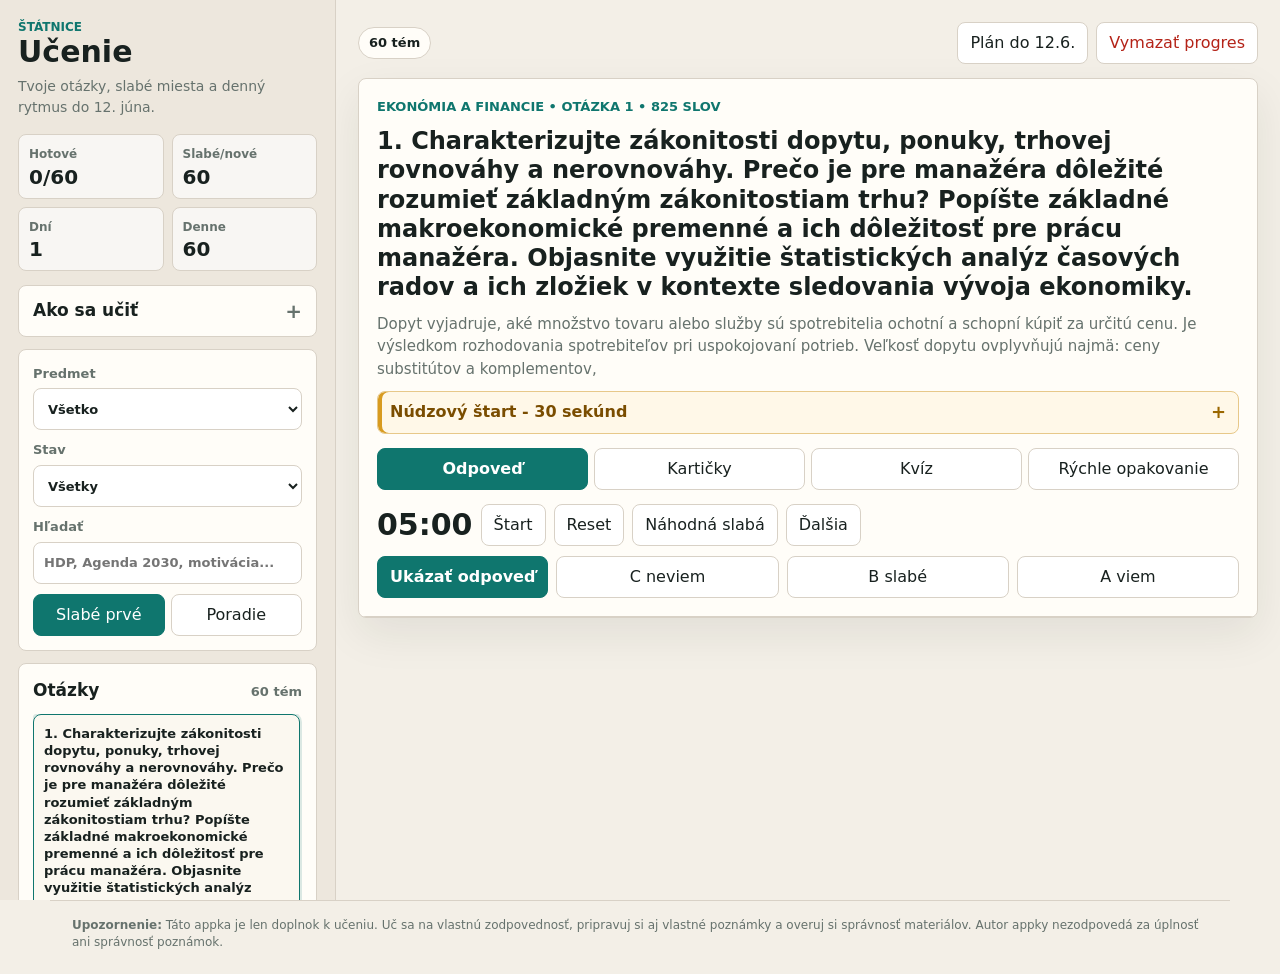
==== index.html @ 1f757715 "Add files via upload" ====
<!doctype html>
<html lang="sk">
<head>
  <meta charset="utf-8">
  <meta name="viewport" content="width=device-width, initial-scale=1, viewport-fit=cover">
  <meta name="theme-color" content="#f3efe7">
  <title>Štátnice učenie</title>
  <script>
    if (location.protocol === 'file:' && !location.pathname.endsWith('/offline.html')) {
      location.replace(`offline.html${location.search}`);
    }
  </script>
  <link rel="stylesheet" href="src/styles.css?v=18">
</head>
<body>
  <div id="app" class="app-shell" aria-live="polite">
    <aside class="sidebar">
      <header class="brand-block">
        <div class="brand-kicker">Štátnice</div>
        <h1>Učenie</h1>
        <p>Tvoje otázky, slabé miesta a denný rytmus do 12. júna.</p>
      </header>

      <section class="metric-grid" aria-label="Prehľad progresu">
        <div class="metric"><span>Hotové</span><strong id="metricDone">0/60</strong></div>
        <div class="metric"><span>Slabé/nové</span><strong id="metricWeak">60</strong></div>
        <div class="metric"><span>Dní</span><strong id="metricDays">0</strong></div>
        <div class="metric"><span>Denne</span><strong id="metricDaily">0</strong></div>
      </section>

      <details class="panel method-panel">
        <summary>Ako sa učiť</summary>
        <ol>
          <li><strong>Vyber si tému z otázok.</strong> Začni tou, ktorá je C, B alebo ešte neoznačená.</li>
          <li><strong>Zapni časovač a hovor nahlas.</strong> Skús 3 až 5 minút odpovedať bez pozerania.</li>
          <li><strong>Potom odkry odpoveď.</strong> Dopĺňaj len chýbajúce body.</li>
          <li><strong>Označ A/B/C.</strong> A = viem, B = slabé, C = neviem spustiť.</li>
          <li><strong>Priorita:</strong> C, potom B, potom nové, A iba krátko.</li>
          <li><strong>Minimum denne:</strong> 1 manažment, 1 ekonómia, 1 staršia otázka.</li>
        </ol>
        <figure class="method-guide">
          <a href="assets/images/app-functions-guide.png" target="_blank" rel="noopener">
            <img src="assets/images/app-functions-guide.png" alt="Prehľad funkcií appky Štátnice učenie">
          </a>
          <figcaption>Klikni pre väčší náhľad.</figcaption>
        </figure>
      </details>

      <section class="panel controls" aria-label="Filtre">
        <label>Predmet<select id="subjectFilter"></select></label>
        <label>Stav<select id="gradeFilter">
          <option value="all">Všetky</option>
          <option value="C">C - neviem</option>
          <option value="B">B - slabé</option>
          <option value="A">A - viem</option>
          <option value="none">Neoznačené</option>
        </select></label>
        <label>Hľadať<input id="searchInput" type="search" placeholder="HDP, Agenda 2030, motivácia..."></label>
        <div class="segmented" role="group" aria-label="Poradie tém">
          <button id="modeWeak" class="is-active" type="button">Slabé prvé</button>
          <button id="modeOrder" type="button">Poradie</button>
        </div>
      </section>

      <section class="panel topic-browser" aria-label="Zoznam otázok">
        <div class="browser-head">
          <h2>Otázky</h2>
          <p id="resultCount">0 tém</p>
        </div>
        <div id="topicList" class="topic-list"></div>
      </section>

      <section class="panel today-panel">
        <div class="panel-title-row">
          <div>
            <h2>Dnešný výber</h2>
            <p>Automatický mix slabých a nových otázok na krátke učenie.</p>
          </div>
          <button id="buildToday" type="button">Vybrať</button>
        </div>
        <div id="todayList" class="today-list"></div>
      </section>

    </aside>

    <main class="workspace">
      <nav class="topbar" aria-label="Akcie">
        <div>
          <span id="currentTopicCount" class="pill">60 tém</span>
          <span id="currentMedia" class="pill muted-pill"></span>
        </div>
        <div class="top-actions">
          <a class="button-link" href="plan.html">Plán do 12.6.</a>
          <button id="resetProgress" class="text-danger" type="button">Vymazať progres</button>
        </div>
      </nav>

      <section class="study-card">
        <header class="question-head">
          <div id="subjectLine" class="subject-line"></div>
          <h2 id="questionTitle"></h2>
          <p id="questionCue" class="cue"></p>
          <details id="emergencyStart" class="emergency-start">
            <summary>Núdzový štart - 30 sekúnd</summary>
            <div id="emergencyStartBody"></div>
          </details>

          <div class="study-mode" role="group" aria-label="Režim učenia">
            <button id="modeAnswer" class="is-active" data-study-mode="answer" type="button">Odpoveď</button>
            <button id="modeCards" data-study-mode="cards" type="button">Kartičky</button>
            <button id="modeQuiz" data-study-mode="quiz" type="button">Kvíz</button>
            <button id="modeReader" data-study-mode="reader" type="button">Rýchle opakovanie</button>
          </div>

          <div class="study-toolbar">
            <div class="timer" id="timer">05:00</div>
            <button id="timerToggle" type="button">Štart</button>
            <button id="timerReset" type="button">Reset</button>
            <button id="randomQuestion" type="button">Náhodná slabá</button>
            <button id="nextQuestion" type="button">Ďalšia</button>
          </div>

          <div class="answer-actions">
            <button id="toggleAnswer" class="primary-button" type="button">Ukázať odpoveď</button>
            <div class="grade-buttons" role="group" aria-label="Hodnotenie otázky">
              <button data-grade="C" type="button">C neviem</button>
              <button data-grade="B" type="button">B slabé</button>
              <button data-grade="A" type="button">A viem</button>
            </div>
          </div>
        </header>

        <article id="answer" class="answer"></article>
      </section>

    </main>
  </div>

  <footer class="app-footer global-footer">
    <p class="study-disclaimer"><strong>Upozornenie:</strong> Táto appka je len doplnok k učeniu. Uč sa na vlastnú zodpovednosť, pripravuj si aj vlastné poznámky a overuj si správnosť materiálov. Autor appky nezodpovedá za úplnosť ani správnosť poznámok.</p>
  </footer>

  <script src="src/app.js?v=18" defer></script>
</body>
</html>
---- src/styles.css ----
:root {
  color-scheme: light;
  --bg: #f3efe7;
  --panel: #fffdf8;
  --panel-strong: #ffffff;
  --ink: #18211f;
  --muted: #66726d;
  --line: #d8d1c6;
  --accent: #0f766e;
  --accent-dark: #0b5f59;
  --danger: #b42318;
  --warning: #9a6700;
  --success: #16703b;
  --shadow: 0 16px 44px rgba(24, 33, 31, 0.08);
}

* { box-sizing: border-box; }
html { scroll-behavior: smooth; }
body {
  margin: 0;
  background: var(--bg);
  color: var(--ink);
  font-family: Inter, ui-sans-serif, system-ui, -apple-system, BlinkMacSystemFont, "Segoe UI", sans-serif;
  line-height: 1.52;
  letter-spacing: 0;
}
button, input, select, textarea { font: inherit; }
button {
  min-height: 40px;
  border: 1px solid var(--line);
  border-radius: 8px;
  background: var(--panel-strong);
  color: var(--ink);
  padding: 8px 12px;
  cursor: pointer;
}
button:hover { border-color: #b9b0a3; }
button:active { transform: translateY(1px); }
a.button-link {
  min-height: 40px;
  display: inline-flex;
  align-items: center;
  justify-content: center;
  border: 1px solid var(--line);
  border-radius: 8px;
  background: var(--panel-strong);
  color: var(--ink);
  padding: 8px 12px;
  text-decoration: none;
  cursor: pointer;
}
a.button-link:hover { border-color: #b9b0a3; }
select, input {
  width: 100%;
  min-height: 42px;
  border: 1px solid var(--line);
  border-radius: 8px;
  background: var(--panel-strong);
  color: var(--ink);
  padding: 9px 10px;
}
textarea {
  width: 100%;
  min-height: 86px;
  border: 1px solid var(--line);
  border-radius: 8px;
  background: var(--panel-strong);
  color: var(--ink);
  padding: 9px 10px;
  resize: vertical;
}
label { display: grid; gap: 5px; color: var(--muted); font-size: 13px; font-weight: 700; }

.app-shell { min-height: 100vh; display: grid; grid-template-columns: 336px minmax(0, 1fr); }
.plan-shell { min-height: 100vh; padding: 22px; }
.plan-hero {
  display: flex;
  justify-content: space-between;
  gap: 18px;
  align-items: flex-start;
  max-width: 1180px;
  margin: 0 auto 16px;
}
.plan-hero h1 { margin: 0; font-size: 34px; line-height: 1.05; }
.plan-hero p { margin: 8px 0 0; max-width: 680px; color: var(--muted); }
.plan-nav { display: flex; gap: 8px; align-items: center; flex-wrap: wrap; }
.plan-metrics {
  max-width: 1180px;
  margin: 0 auto 16px;
  display: grid;
  grid-template-columns: repeat(4, 1fr);
  gap: 10px;
}
.plan-layout {
  max-width: 1180px;
  margin: 0 auto;
  display: grid;
  grid-template-columns: minmax(0, 1fr) 310px;
  gap: 16px;
  align-items: start;
}
.plan-main-band { border-top: 1px solid var(--line); padding: 16px 0; }
.plan-main-band:first-child { border-top: 0; padding-top: 0; }
.section-head {
  display: flex;
  justify-content: space-between;
  gap: 12px;
  align-items: center;
  margin-bottom: 12px;
}
.section-head h2 { margin: 0; font-size: 22px; }
.section-head p { margin: 3px 0 0; color: var(--muted); }
.plan-topic-grid { display: grid; gap: 8px; }
.plan-topic {
  display: grid;
  grid-template-columns: minmax(0, 1fr) auto;
  gap: 12px;
  align-items: center;
  border: 1px solid var(--line);
  border-radius: 8px;
  background: var(--panel);
  padding: 12px;
}
.plan-topic strong { display: block; line-height: 1.3; }
.plan-topic span { display: block; margin-top: 3px; color: var(--muted); font-size: 13px; }
.plan-topic-actions { display: flex; gap: 6px; align-items: center; }
.plan-topic-actions button { min-width: 42px; padding-inline: 10px; }
button.is-done,
.plan-topic-actions .is-active.success { background: #eaf8ef; border-color: var(--success); color: var(--success); font-weight: 900; }
.plan-topic-actions .is-active.warning { background: #fff7df; border-color: var(--warning); color: var(--warning); font-weight: 900; }
.plan-topic-actions .is-active.danger { background: #fff0ee; border-color: var(--danger); color: var(--danger); font-weight: 900; }
.grade-summary { display: grid; grid-template-columns: repeat(4, 1fr); gap: 10px; }
.grade-summary div { border: 1px solid var(--line); border-radius: 8px; background: var(--panel); padding: 12px; }
.grade-summary span { display: block; color: var(--muted); font-size: 13px; font-weight: 800; }
.grade-summary strong { display: block; margin-top: 3px; font-size: 28px; line-height: 1; }
.plan-days-list { display: grid; gap: 8px; }
.plan-day { border: 1px solid var(--line); border-radius: 8px; background: var(--panel); padding: 12px; }
.plan-day.is-today { border-color: var(--accent); box-shadow: inset 4px 0 0 var(--accent); }
.plan-day.is-complete { background: #edf8f0; }
.plan-day-head { display: flex; justify-content: space-between; gap: 8px; align-items: baseline; }
.plan-day-head strong { font-size: 18px; }
.plan-day-head span { color: var(--accent); font-weight: 900; }
.plan-day p { margin: 6px 0; }
.plan-day small { color: var(--muted); }
.plan-side { position: sticky; top: 18px; display: grid; gap: 12px; }
.compact-copy { margin: 0; color: var(--muted); font-size: 14px; line-height: 1.45; }
.sidebar {
  position: sticky;
  top: 0;
  height: 100vh;
  overflow: auto;
  padding: 18px;
  border-right: 1px solid var(--line);
  background: #ede7dd;
}
.brand-block { margin-bottom: 16px; }
.brand-kicker { color: var(--accent); font-size: 12px; font-weight: 900; text-transform: uppercase; }
.brand-block h1 { margin: 0; font-size: 30px; line-height: 1.05; }
.brand-block p { margin: 8px 0 0; color: var(--muted); font-size: 14px; }

.metric-grid { display: grid; grid-template-columns: 1fr 1fr; gap: 8px; margin-bottom: 14px; }
.metric { border: 1px solid var(--line); border-radius: 8px; background: rgba(255,255,255,.65); padding: 10px; }
.metric span { display: block; color: var(--muted); font-size: 12px; font-weight: 700; }
.metric strong { display: block; margin-top: 2px; font-size: 20px; line-height: 1.1; }
.panel { border: 1px solid var(--line); border-radius: 8px; background: var(--panel); padding: 14px; margin-top: 12px; }
.controls { display: grid; gap: 10px; }
.segmented { display: grid; grid-template-columns: 1fr 1fr; gap: 6px; }
.segmented .is-active { background: var(--accent); border-color: var(--accent); color: #fff; }
.panel-title-row { display: flex; justify-content: space-between; gap: 10px; align-items: center; }
.panel h2 { margin: 0 0 4px; font-size: 17px; }
.panel-title-row p { margin: 0; color: var(--muted); font-size: 12px; line-height: 1.3; }
.today-list { display: grid; gap: 7px; max-height: 220px; overflow: auto; padding-right: 2px; }
.today-item { width: 100%; text-align: left; display: grid; gap: 2px; background: #fbf8f0; padding: 10px; }
.today-item strong { font-size: 13px; }
.today-item span { color: var(--muted); font-size: 12px; }
.method-panel { padding: 0; overflow: hidden; }
.method-panel summary {
  min-height: 44px;
  display: flex;
  align-items: center;
  justify-content: space-between;
  padding: 12px 14px;
  cursor: pointer;
  font-size: 17px;
  font-weight: 900;
}
.method-panel summary::after { content: "+"; color: var(--muted); font-size: 20px; line-height: 1; }
.method-panel[open] summary::after { content: "-"; }
.method-panel ol { margin: 0; padding: 0 16px 14px 34px; }
.method-panel li { margin: 8px 0; font-size: 14px; }
.method-guide {
  margin: 0 auto;
  padding: 0 14px 14px;
  max-width: 230px;
}
.method-guide a { display: block; }
.method-guide img {
  display: block;
  width: 100%;
  max-height: 320px;
  height: auto;
  object-fit: contain;
  border: 1px solid var(--line);
  border-radius: 8px;
  background: #fff;
}
.method-guide figcaption {
  margin-top: 6px;
  color: var(--muted);
  font-size: 12px;
  text-align: center;
}
.study-disclaimer {
  margin: 0;
  color: var(--muted);
  font-size: 12px;
  line-height: 1.45;
}

.workspace { width: min(1120px, 100%); margin: 0 auto; padding: 22px; }
.topbar { display: flex; justify-content: space-between; gap: 12px; align-items: center; margin-bottom: 14px; }
.topbar > div { display: flex; gap: 8px; flex-wrap: wrap; align-items: center; }
.pill { display: inline-flex; align-items: center; min-height: 32px; border: 1px solid var(--line); border-radius: 999px; background: var(--panel); color: var(--ink); padding: 5px 10px; font-size: 13px; font-weight: 700; }
.muted-pill { color: var(--muted); }
.text-danger { color: var(--danger); }
.primary-button { background: var(--accent); border-color: var(--accent); color: #fff; font-weight: 800; }
.primary-button:hover { background: var(--accent-dark); border-color: var(--accent-dark); }

.study-card { border: 1px solid var(--line); border-radius: 8px; background: var(--panel); box-shadow: var(--shadow); overflow: hidden; }
.question-head { display: grid; gap: 10px; padding: 18px; border-bottom: 1px solid var(--line); }
.subject-line { color: var(--accent); font-size: 13px; font-weight: 900; text-transform: uppercase; }
.question-head h2 { margin: 0; font-size: 24px; line-height: 1.22; }
.cue { margin: 0; color: var(--muted); font-size: 15px; }
.emergency-start {
  border: 1px solid #e7c889;
  border-radius: 8px;
  background: #fff8e8;
  overflow: hidden;
  box-shadow: inset 4px 0 0 #d89b1f;
}
.emergency-start summary {
  min-height: 40px;
  display: flex;
  align-items: center;
  justify-content: space-between;
  padding: 9px 12px;
  cursor: pointer;
  color: #7a4d00;
  font-weight: 900;
  line-height: 1.25;
}
.emergency-start summary::after { content: "+"; color: #9a6700; font-size: 18px; }
.emergency-start[open] summary::after { content: "-"; }
.emergency-start p {
  margin: 0;
  padding: 0 14px 10px 14px;
  color: #3b2b12;
  line-height: 1.55;
}
.emergency-start p:first-of-type { padding-top: 2px; }
.emergency-start p:last-child { padding-bottom: 14px; }
.study-mode { display: grid; grid-template-columns: repeat(4, 1fr); gap: 6px; margin-top: 4px; }
.study-mode .is-active { background: var(--accent); border-color: var(--accent); color: #fff; font-weight: 900; }
.study-toolbar { display: flex; gap: 8px; align-items: center; flex-wrap: wrap; margin-top: 4px; }
.timer { min-width: 86px; font-variant-numeric: tabular-nums; font-size: 30px; line-height: 1; font-weight: 900; }
.answer-actions { display: grid; grid-template-columns: auto 1fr; gap: 8px; align-items: center; }
.grade-buttons { display: grid; grid-template-columns: repeat(3, minmax(80px, 1fr)); gap: 8px; }
.grade-buttons [data-grade="C"].is-active { border-color: var(--danger); color: var(--danger); background: #fff0ee; font-weight: 900; }
.grade-buttons [data-grade="B"].is-active { border-color: var(--warning); color: var(--warning); background: #fff7df; font-weight: 900; }
.grade-buttons [data-grade="A"].is-active { border-color: var(--success); color: var(--success); background: #eaf8ef; font-weight: 900; }

.answer { display: none; padding: 16px 20px 22px; }
.answer.is-visible { display: block; }
.answer-inner { max-width: 860px; }
.practice-panel { max-width: 760px; display: grid; gap: 12px; }
.practice-head { display: flex; justify-content: space-between; gap: 10px; align-items: center; color: var(--muted); font-size: 13px; }
.practice-head strong { color: var(--ink); font-size: 17px; }
.flashcard, .quiz-card { width: 100%; min-height: 230px; display: grid; align-content: center; gap: 12px; text-align: left; border: 1px solid var(--line); border-radius: 8px; background: #fff; padding: 22px; }
.flashcard { cursor: pointer; }
.flashcard.is-flipped { background: #fbf8f0; }
.flash-label { color: var(--accent); font-size: 12px; font-weight: 900; text-transform: uppercase; }
.flash-text { font-size: 21px; line-height: 1.35; font-weight: 800; }
.flash-text ul, .quiz-answer ul { margin: 0; padding-left: 20px; font-size: 16px; font-weight: 400; }
.flash-text li, .quiz-answer li { margin: 6px 0; }
.quiz-card h3 { margin: 0; font-size: 22px; line-height: 1.3; }
.quiz-hint { margin: 0; color: var(--muted); }
.practice-actions { display: flex; flex-wrap: wrap; gap: 8px; }
.practice-actions button { flex: 1 1 auto; }
.reader-panel { max-width: 760px; display: grid; gap: 12px; }
.reader-context {
  color: var(--muted);
  font-size: 14px;
  font-weight: 800;
  min-height: 22px;
}
.reader-word {
  min-height: 190px;
  display: grid;
  place-items: center;
  border: 1px solid var(--line);
  border-radius: 8px;
  background: #fff;
  padding: 22px;
  text-align: center;
  font-size: clamp(34px, 8vw, 72px);
  font-weight: 900;
  line-height: 1.05;
}
.reader-progress {
  height: 8px;
  overflow: hidden;
  border-radius: 999px;
  background: #e7e0d5;
}
.reader-progress span {
  display: block;
  height: 100%;
  border-radius: inherit;
  background: var(--accent);
}
.reader-controls {
  display: grid;
  grid-template-columns: 1.3fr repeat(4, 1fr);
  gap: 8px;
  align-items: end;
}
.reader-controls label { font-size: 12px; }
.reader-note { margin: 0; color: var(--muted); font-size: 13px; }
.app-footer { margin-top: 18px; padding: 14px 2px 0; border-top: 1px solid var(--line); }
.global-footer {
  max-width: 1180px;
  margin: 0 auto;
  padding: 16px 22px 22px;
}
.plan-footer { max-width: 1180px; margin-left: auto; margin-right: auto; }
.file-warning {
  border: 1px solid var(--line);
  border-radius: 8px;
  background: #fff;
  padding: 16px;
}
.file-warning h2 { margin: 0 0 8px; font-size: 20px; }
.file-warning p { margin: 8px 0; color: var(--muted); }
.file-warning code {
  background: #f1eee7;
  border-radius: 4px;
  padding: 2px 4px;
}

.answer p { margin: 0; }
.answer .para { padding: 5px 0; }
.answer-heading { margin: 18px 0 6px; font-size: 17px; line-height: 1.32; font-weight: 900; }
.listitem { position: relative; padding: 3px 0 3px 22px; }
.listitem::before { content: ""; position: absolute; left: 7px; top: 14px; width: 5px; height: 5px; border-radius: 50%; background: var(--ink); }
.table-wrap { overflow: auto; margin: 13px 0; border: 1px solid var(--line); border-radius: 6px; background: #fff; }
table { width: 100%; min-width: 540px; border-collapse: collapse; }
th, td { border-bottom: 1px solid var(--line); border-right: 1px solid var(--line); padding: 8px 9px; text-align: left; vertical-align: top; }
th:last-child, td:last-child { border-right: 0; }
tr:last-child td { border-bottom: 0; }
th { background: #f1eee7; font-weight: 900; }
.figure { margin: 13px 0; border: 1px solid var(--line); border-radius: 6px; background: #fff; padding: 8px; }
.figure img { display: block; max-width: 100%; height: auto; margin: 0 auto; }
.figcap { margin-top: 6px; color: var(--muted); font-size: 12px; text-align: center; }

.topic-browser { margin-top: 12px; }
.browser-head { display: flex; justify-content: space-between; gap: 10px; align-items: baseline; margin-bottom: 10px; }
.browser-head h2 { margin: 0; font-size: 17px; }
.browser-head p { margin: 0; color: var(--muted); font-size: 13px; font-weight: 800; white-space: nowrap; }
.topic-list { display: grid; gap: 7px; max-height: 34vh; overflow: auto; padding-right: 2px; }
.topic-item { width: 100%; display: grid; gap: 4px; text-align: left; background: #fbf8f0; padding: 10px; }
.topic-item.is-active { border-color: var(--accent); outline: 2px solid rgba(15,118,110,.15); }
.topic-item strong { font-size: 13px; line-height: 1.32; }
.topic-item span { color: var(--muted); font-size: 12px; }

@media (max-width: 900px) {
  .app-shell { display: block; }
  .plan-shell { padding: 14px; }
  .plan-hero { display: grid; }
  .plan-metrics { grid-template-columns: 1fr 1fr; }
  .plan-layout { display: block; }
  .plan-side { position: static; }
  .plan-topic { grid-template-columns: 1fr; }
  .plan-topic-actions { flex-wrap: wrap; }
  .grade-summary { grid-template-columns: 1fr 1fr; }
  .sidebar { position: relative; height: auto; border-right: 0; border-bottom: 1px solid var(--line); }
  .workspace { padding: 14px; }
  .answer-actions { grid-template-columns: 1fr; }
  .question-head h2 { font-size: 21px; }
  .topic-list { max-height: 320px; }
  .method-guide { max-width: min(420px, 100%); }
  .method-guide img { max-height: none; }
}
@media (max-width: 520px) {
  .sidebar { padding: 14px; }
  .plan-hero h1 { font-size: 28px; }
  .section-head { display: grid; }
  .plan-topic-actions .button-link { flex: 1 1 100%; }
  .plan-topic-actions button { flex: 1 1 0; }
  .workspace { padding: 12px; }
  .question-head, .answer { padding-left: 14px; padding-right: 14px; }
  .study-mode { grid-template-columns: 1fr 1fr; }
  .study-toolbar button { flex: 1 1 42%; }
  .timer { flex: 1 0 100%; }
  .flashcard, .quiz-card { min-height: 210px; padding: 16px; }
  .flash-text, .quiz-card h3 { font-size: 18px; }
  .reader-controls { grid-template-columns: 1fr 1fr; }
  .reader-controls label { grid-column: 1 / -1; }
  .reader-word { min-height: 160px; }
  .grade-buttons { grid-template-columns: 1fr; }
  .topbar { align-items: flex-start; }
  .browser-head { display: flex; }
}
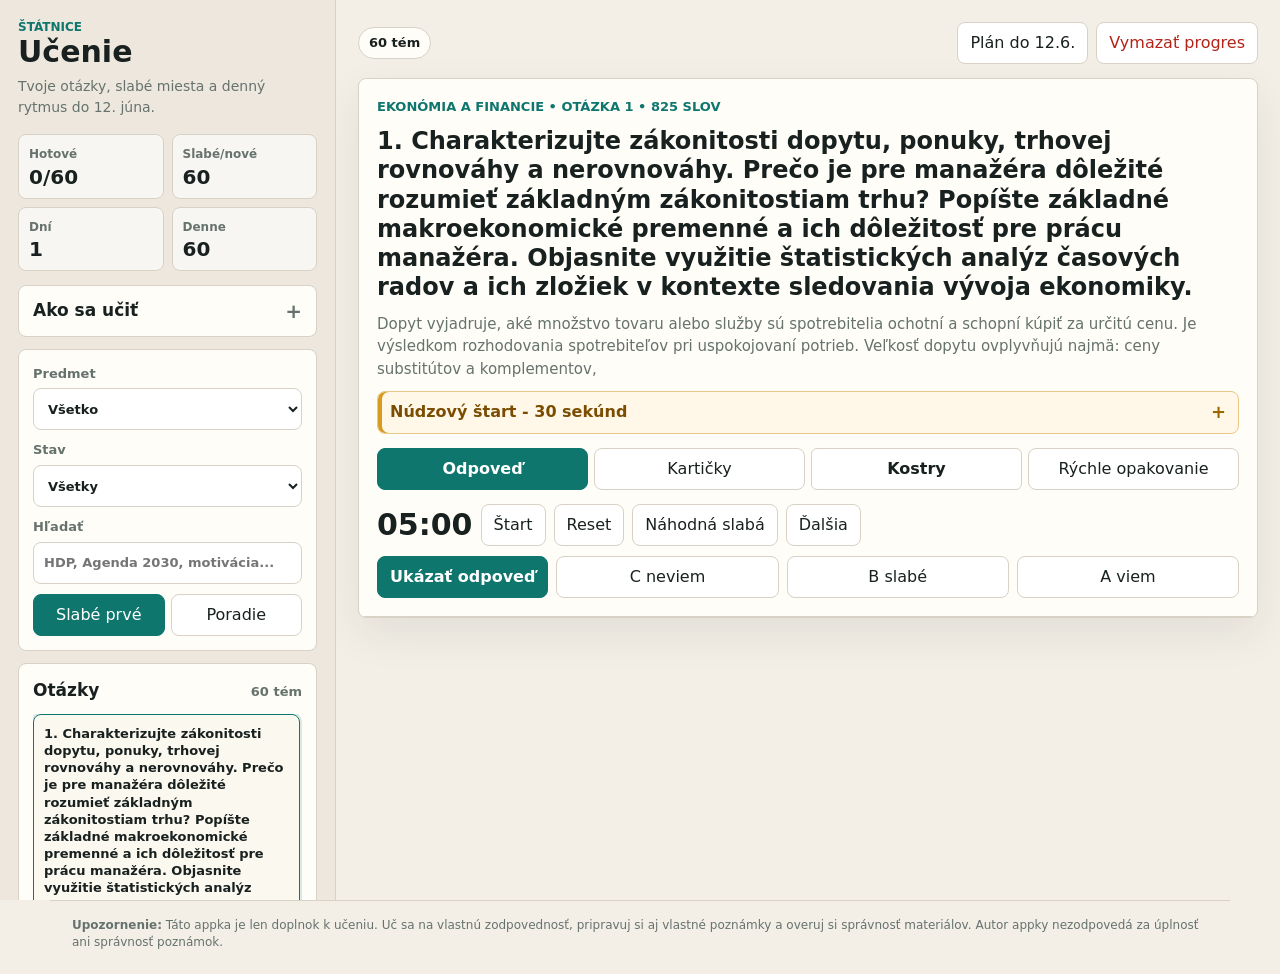
==== commit cc34553a: "Add files via upload" ====
--- a/index.html
+++ b/index.html
@@ -10,7 +10,7 @@
       location.replace(`offline.html${location.search}`);
     }
   </script>
-  <link rel="stylesheet" href="src/styles.css?v=18">
+  <link rel="stylesheet" href="src/styles.css?v=19">
 </head>
 <body>
   <div id="app" class="app-shell" aria-live="polite">
@@ -108,7 +108,7 @@
           <div class="study-mode" role="group" aria-label="Režim učenia">
             <button id="modeAnswer" class="is-active" data-study-mode="answer" type="button">Odpoveď</button>
             <button id="modeCards" data-study-mode="cards" type="button">Kartičky</button>
-            <button id="modeQuiz" data-study-mode="quiz" type="button">Kvíz</button>
+            <a class="study-mode-link" href="kostry/index.html">Kostry</a>
             <button id="modeReader" data-study-mode="reader" type="button">Rýchle opakovanie</button>
           </div>
 
@@ -140,6 +140,6 @@
     <p class="study-disclaimer"><strong>Upozornenie:</strong> Táto appka je len doplnok k učeniu. Uč sa na vlastnú zodpovednosť, pripravuj si aj vlastné poznámky a overuj si správnosť materiálov. Autor appky nezodpovedá za úplnosť ani správnosť poznámok.</p>
   </footer>
 
-  <script src="src/app.js?v=18" defer></script>
+  <script src="src/app.js?v=19" defer></script>
 </body>
 </html>
--- a/src/styles.css
+++ b/src/styles.css
@@ -262,6 +262,19 @@
 .emergency-start p:last-child { padding-bottom: 14px; }
 .study-mode { display: grid; grid-template-columns: repeat(4, 1fr); gap: 6px; margin-top: 4px; }
 .study-mode .is-active { background: var(--accent); border-color: var(--accent); color: #fff; font-weight: 900; }
+.study-mode-link {
+  min-height: 40px;
+  display: grid;
+  place-items: center;
+  border: 1px solid var(--line);
+  border-radius: 6px;
+  background: #fff;
+  color: var(--ink);
+  padding: 8px 12px;
+  text-decoration: none;
+  font-weight: 800;
+}
+.study-mode-link:hover { border-color: var(--accent); color: var(--accent); }
 .study-toolbar { display: flex; gap: 8px; align-items: center; flex-wrap: wrap; margin-top: 4px; }
 .timer { min-width: 86px; font-variant-numeric: tabular-nums; font-size: 30px; line-height: 1; font-weight: 900; }
 .answer-actions { display: grid; grid-template-columns: auto 1fr; gap: 8px; align-items: center; }
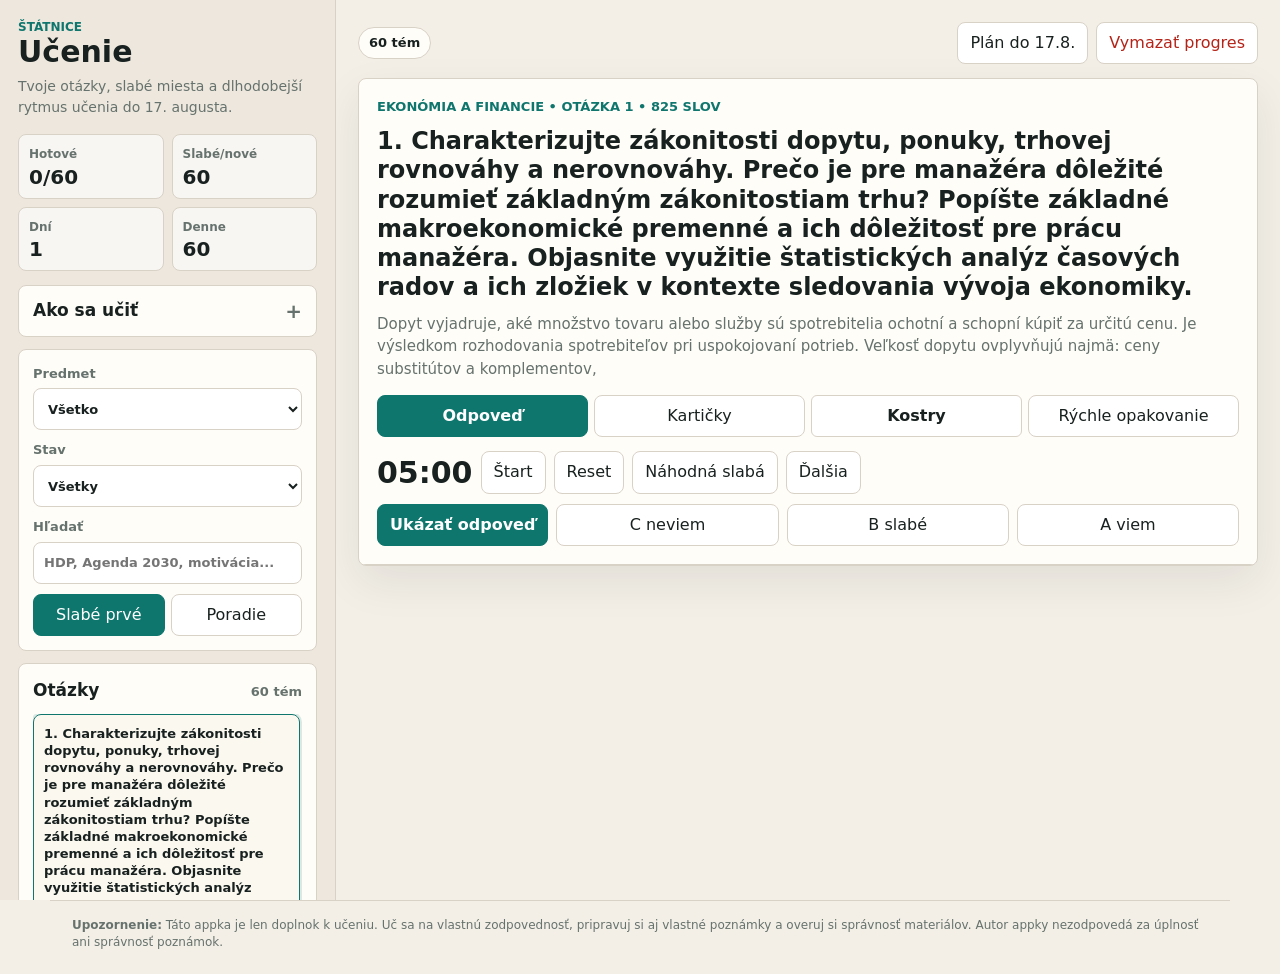
==== commit 0184191b: "Add files via upload" ====
--- a/index.html
+++ b/index.html
@@ -10,7 +10,7 @@
       location.replace(`offline.html${location.search}`);
     }
   </script>
-  <link rel="stylesheet" href="src/styles.css?v=19">
+  <link rel="stylesheet" href="src/styles.css?v=20">
 </head>
 <body>
   <div id="app" class="app-shell" aria-live="polite">
@@ -18,7 +18,7 @@
       <header class="brand-block">
         <div class="brand-kicker">Štátnice</div>
         <h1>Učenie</h1>
-        <p>Tvoje otázky, slabé miesta a denný rytmus do 12. júna.</p>
+        <p>Tvoje otázky, slabé miesta a dlhodobejší rytmus učenia do 17. augusta.</p>
       </header>
 
       <section class="metric-grid" aria-label="Prehľad progresu">
@@ -90,7 +90,7 @@
           <span id="currentMedia" class="pill muted-pill"></span>
         </div>
         <div class="top-actions">
-          <a class="button-link" href="plan.html">Plán do 12.6.</a>
+          <a class="button-link" href="plan.html">Plán do 17.8.</a>
           <button id="resetProgress" class="text-danger" type="button">Vymazať progres</button>
         </div>
       </nav>
@@ -100,10 +100,6 @@
           <div id="subjectLine" class="subject-line"></div>
           <h2 id="questionTitle"></h2>
           <p id="questionCue" class="cue"></p>
-          <details id="emergencyStart" class="emergency-start">
-            <summary>Núdzový štart - 30 sekúnd</summary>
-            <div id="emergencyStartBody"></div>
-          </details>
 
           <div class="study-mode" role="group" aria-label="Režim učenia">
             <button id="modeAnswer" class="is-active" data-study-mode="answer" type="button">Odpoveď</button>
@@ -140,6 +136,6 @@
     <p class="study-disclaimer"><strong>Upozornenie:</strong> Táto appka je len doplnok k učeniu. Uč sa na vlastnú zodpovednosť, pripravuj si aj vlastné poznámky a overuj si správnosť materiálov. Autor appky nezodpovedá za úplnosť ani správnosť poznámok.</p>
   </footer>
 
-  <script src="src/app.js?v=19" defer></script>
+  <script src="src/app.js?v=20" defer></script>
 </body>
 </html>
--- a/src/styles.css
+++ b/src/styles.css
@@ -232,34 +232,6 @@
 .subject-line { color: var(--accent); font-size: 13px; font-weight: 900; text-transform: uppercase; }
 .question-head h2 { margin: 0; font-size: 24px; line-height: 1.22; }
 .cue { margin: 0; color: var(--muted); font-size: 15px; }
-.emergency-start {
-  border: 1px solid #e7c889;
-  border-radius: 8px;
-  background: #fff8e8;
-  overflow: hidden;
-  box-shadow: inset 4px 0 0 #d89b1f;
-}
-.emergency-start summary {
-  min-height: 40px;
-  display: flex;
-  align-items: center;
-  justify-content: space-between;
-  padding: 9px 12px;
-  cursor: pointer;
-  color: #7a4d00;
-  font-weight: 900;
-  line-height: 1.25;
-}
-.emergency-start summary::after { content: "+"; color: #9a6700; font-size: 18px; }
-.emergency-start[open] summary::after { content: "-"; }
-.emergency-start p {
-  margin: 0;
-  padding: 0 14px 10px 14px;
-  color: #3b2b12;
-  line-height: 1.55;
-}
-.emergency-start p:first-of-type { padding-top: 2px; }
-.emergency-start p:last-child { padding-bottom: 14px; }
 .study-mode { display: grid; grid-template-columns: repeat(4, 1fr); gap: 6px; margin-top: 4px; }
 .study-mode .is-active { background: var(--accent); border-color: var(--accent); color: #fff; font-weight: 900; }
 .study-mode-link {
@@ -375,6 +347,57 @@
 .figure { margin: 13px 0; border: 1px solid var(--line); border-radius: 6px; background: #fff; padding: 8px; }
 .figure img { display: block; max-width: 100%; height: auto; margin: 0 auto; }
 .figcap { margin-top: 6px; color: var(--muted); font-size: 12px; text-align: center; }
+.related-panel {
+  margin-top: 22px;
+  padding-top: 18px;
+  border-top: 1px solid var(--line);
+  display: grid;
+  gap: 12px;
+}
+.related-head h3 {
+  margin: 0;
+  font-size: 18px;
+}
+.related-head p {
+  margin: 5px 0 0;
+  color: var(--muted);
+  font-size: 14px;
+}
+.related-fact {
+  margin: 0;
+  border: 1px solid #cfe1dc;
+  border-radius: 8px;
+  background: #f4fbf9;
+  padding: 12px 14px;
+  line-height: 1.55;
+}
+.related-links {
+  display: grid;
+  gap: 8px;
+}
+.related-link {
+  display: block;
+  border: 1px solid var(--line);
+  border-radius: 8px;
+  background: #fff;
+  padding: 12px 14px;
+  color: var(--ink);
+  text-decoration: none;
+}
+.related-link:hover {
+  border-color: var(--accent);
+}
+.related-link strong {
+  display: block;
+  font-size: 15px;
+}
+.related-link span {
+  display: block;
+  margin-top: 4px;
+  color: var(--muted);
+  font-size: 13px;
+  line-height: 1.45;
+}
 
 .topic-browser { margin-top: 12px; }
 .browser-head { display: flex; justify-content: space-between; gap: 10px; align-items: baseline; margin-bottom: 10px; }
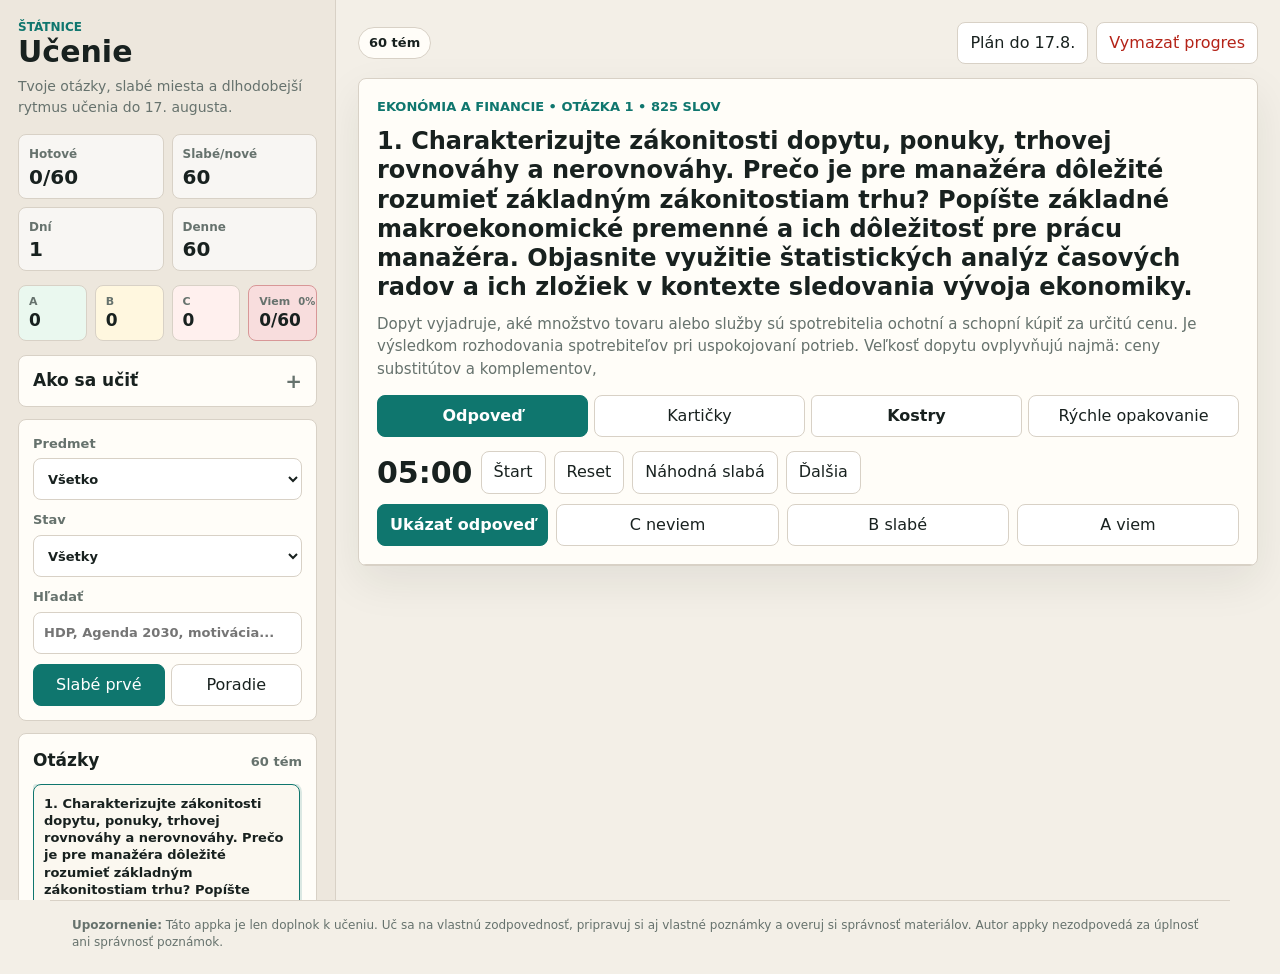
==== commit d61e08cf: "Add files via upload" ====
--- a/index.html
+++ b/index.html
@@ -26,6 +26,12 @@
         <div class="metric"><span>Slabé/nové</span><strong id="metricWeak">60</strong></div>
         <div class="metric"><span>Dní</span><strong id="metricDays">0</strong></div>
         <div class="metric"><span>Denne</span><strong id="metricDaily">0</strong></div>
+      </section>
+      <section class="metric-strip" aria-label="Rozpis progresu">
+        <div class="metric-chip metric-chip-a"><span>A</span><strong id="metricA">0</strong></div>
+        <div class="metric-chip metric-chip-b"><span>B</span><strong id="metricB">0</strong></div>
+        <div class="metric-chip metric-chip-c"><span>C</span><strong id="metricC">0</strong></div>
+        <div id="metricKnow" class="metric-chip metric-chip-know"><span>Viem <small id="metricKnowPercent">0%</small></span><strong id="metricKnowCount">0/60</strong></div>
       </section>
 
       <details class="panel method-panel">
@@ -104,7 +110,7 @@
           <div class="study-mode" role="group" aria-label="Režim učenia">
             <button id="modeAnswer" class="is-active" data-study-mode="answer" type="button">Odpoveď</button>
             <button id="modeCards" data-study-mode="cards" type="button">Kartičky</button>
-            <a class="study-mode-link" href="kostry/index.html">Kostry</a>
+            <a id="skeletonLink" class="study-mode-link" href="kostry/index.html">Kostry</a>
             <button id="modeReader" data-study-mode="reader" type="button">Rýchle opakovanie</button>
           </div>
 
--- a/src/styles.css
+++ b/src/styles.css
@@ -91,6 +91,37 @@
   display: grid;
   grid-template-columns: repeat(4, 1fr);
   gap: 10px;
+}
+.plan-progress-row {
+  max-width: 1180px;
+  margin: 0 auto 16px;
+}
+.plan-know-card {
+  min-height: 72px;
+  display: grid;
+  align-content: center;
+  gap: 4px;
+  border: 1px solid var(--line);
+  border-radius: 8px;
+  background: var(--panel);
+  padding: 12px 14px;
+  transition: background-color .2s ease, border-color .2s ease;
+}
+.plan-know-card span {
+  display: flex;
+  justify-content: space-between;
+  gap: 10px;
+  color: var(--muted);
+  font-size: 13px;
+  font-weight: 800;
+}
+.plan-know-card small {
+  font-size: 11px;
+  color: var(--muted);
+}
+.plan-know-card strong {
+  font-size: 24px;
+  line-height: 1;
 }
 .plan-layout {
   max-width: 1180px;
@@ -138,6 +169,7 @@
 .plan-day { border: 1px solid var(--line); border-radius: 8px; background: var(--panel); padding: 12px; }
 .plan-day.is-today { border-color: var(--accent); box-shadow: inset 4px 0 0 var(--accent); }
 .plan-day.is-complete { background: #edf8f0; }
+.plan-day.is-overdue { border-color: #e5b6b1; box-shadow: inset 4px 0 0 var(--danger); background: #fff8f7; }
 .plan-day-head { display: flex; justify-content: space-between; gap: 8px; align-items: baseline; }
 .plan-day-head strong { font-size: 18px; }
 .plan-day-head span { color: var(--accent); font-weight: 900; }
@@ -163,6 +195,43 @@
 .metric { border: 1px solid var(--line); border-radius: 8px; background: rgba(255,255,255,.65); padding: 10px; }
 .metric span { display: block; color: var(--muted); font-size: 12px; font-weight: 700; }
 .metric strong { display: block; margin-top: 2px; font-size: 20px; line-height: 1.1; }
+.metric-strip {
+  display: grid;
+  grid-template-columns: repeat(4, minmax(0, 1fr));
+  gap: 8px;
+  margin-bottom: 14px;
+}
+.metric-chip {
+  min-height: 56px;
+  display: grid;
+  align-content: center;
+  gap: 3px;
+  border: 1px solid var(--line);
+  border-radius: 8px;
+  background: rgba(255,255,255,.65);
+  padding: 8px 10px;
+}
+.metric-chip span {
+  display: flex;
+  justify-content: space-between;
+  gap: 8px;
+  color: var(--muted);
+  font-size: 11px;
+  font-weight: 800;
+  line-height: 1.1;
+}
+.metric-chip small {
+  font-size: 10px;
+  color: var(--muted);
+}
+.metric-chip strong {
+  font-size: 17px;
+  line-height: 1.1;
+}
+.metric-chip-a { background: #eaf8ef; }
+.metric-chip-b { background: #fff7df; }
+.metric-chip-c { background: #fff0ee; }
+.metric-chip-know { transition: background-color .2s ease, border-color .2s ease; }
 .panel { border: 1px solid var(--line); border-radius: 8px; background: var(--panel); padding: 14px; margin-top: 12px; }
 .controls { display: grid; gap: 10px; }
 .segmented { display: grid; grid-template-columns: 1fr 1fr; gap: 6px; }
@@ -414,6 +483,7 @@
   .plan-shell { padding: 14px; }
   .plan-hero { display: grid; }
   .plan-metrics { grid-template-columns: 1fr 1fr; }
+  .plan-progress-row { margin-bottom: 14px; }
   .plan-layout { display: block; }
   .plan-side { position: static; }
   .plan-topic { grid-template-columns: 1fr; }
@@ -426,6 +496,7 @@
   .topic-list { max-height: 320px; }
   .method-guide { max-width: min(420px, 100%); }
   .method-guide img { max-height: none; }
+  .metric-strip { grid-template-columns: 1fr 1fr; }
 }
 @media (max-width: 520px) {
   .sidebar { padding: 14px; }
@@ -446,4 +517,5 @@
   .grade-buttons { grid-template-columns: 1fr; }
   .topbar { align-items: flex-start; }
   .browser-head { display: flex; }
-}
+  .metric-chip strong { font-size: 15px; }
+}
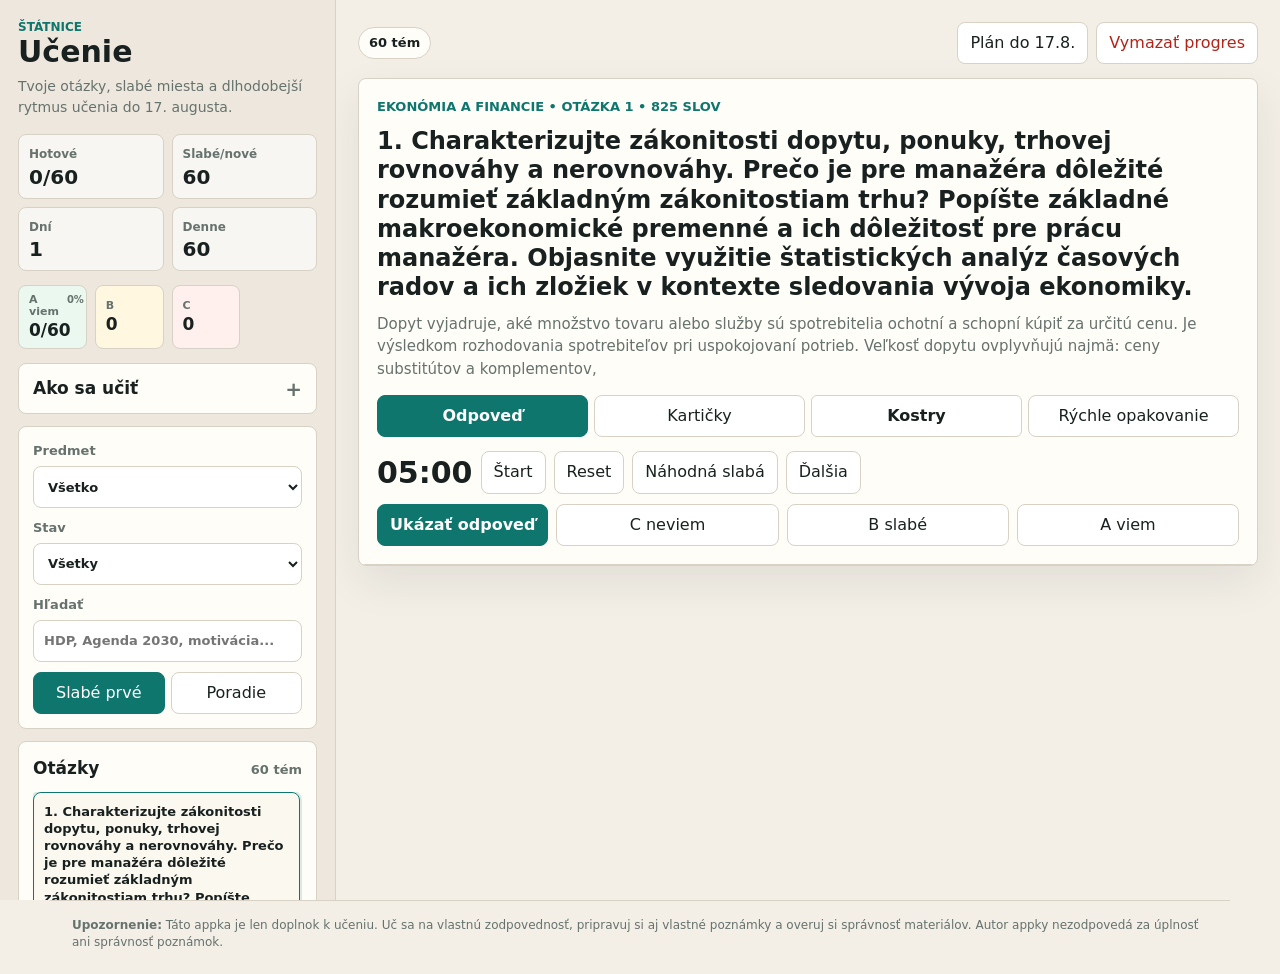
==== commit 9c01cc11: "Add files via upload" ====
--- a/index.html
+++ b/index.html
@@ -28,10 +28,9 @@
         <div class="metric"><span>Denne</span><strong id="metricDaily">0</strong></div>
       </section>
       <section class="metric-strip" aria-label="Rozpis progresu">
-        <div class="metric-chip metric-chip-a"><span>A</span><strong id="metricA">0</strong></div>
+        <div class="metric-chip metric-chip-a"><span>A viem <small id="metricAPercent">0%</small></span><strong id="metricA">0/60</strong></div>
         <div class="metric-chip metric-chip-b"><span>B</span><strong id="metricB">0</strong></div>
         <div class="metric-chip metric-chip-c"><span>C</span><strong id="metricC">0</strong></div>
-        <div id="metricKnow" class="metric-chip metric-chip-know"><span>Viem <small id="metricKnowPercent">0%</small></span><strong id="metricKnowCount">0/60</strong></div>
       </section>
 
       <details class="panel method-panel">
--- a/src/styles.css
+++ b/src/styles.css
@@ -85,44 +85,17 @@
 .plan-hero h1 { margin: 0; font-size: 34px; line-height: 1.05; }
 .plan-hero p { margin: 8px 0 0; max-width: 680px; color: var(--muted); }
 .plan-nav { display: flex; gap: 8px; align-items: center; flex-wrap: wrap; }
-.plan-metrics {
-  max-width: 1180px;
-  margin: 0 auto 16px;
-  display: grid;
-  grid-template-columns: repeat(4, 1fr);
-  gap: 10px;
-}
 .plan-progress-row {
   max-width: 1180px;
   margin: 0 auto 16px;
 }
-.plan-know-card {
-  min-height: 72px;
-  display: grid;
-  align-content: center;
-  gap: 4px;
-  border: 1px solid var(--line);
-  border-radius: 8px;
-  background: var(--panel);
-  padding: 12px 14px;
-  transition: background-color .2s ease, border-color .2s ease;
-}
-.plan-know-card span {
-  display: flex;
-  justify-content: space-between;
-  gap: 10px;
-  color: var(--muted);
-  font-size: 13px;
-  font-weight: 800;
-}
-.plan-know-card small {
-  font-size: 11px;
-  color: var(--muted);
-}
-.plan-know-card strong {
-  font-size: 24px;
-  line-height: 1;
-}
+.plan-hero-progress { border: 1px solid var(--line); border-radius: 8px; background: var(--panel); padding: 14px 16px; box-shadow: var(--shadow); }
+.plan-progress-copy { display: grid; gap: 4px; }
+.plan-progress-copy span { color: var(--accent); font-size: 12px; font-weight: 900; text-transform: uppercase; }
+.plan-progress-copy strong { font-size: 26px; line-height: 1.05; }
+.plan-progress-copy p { margin: 0; color: var(--muted); font-size: 14px; }
+.plan-progress-track { margin-top: 14px; height: 16px; overflow: hidden; border-radius: 999px; background: #e5ddd0; }
+.plan-progress-track span { display: block; height: 100%; width: 0; border-radius: inherit; background: linear-gradient(90deg, #d64545 0%, #f0b43c 45%, #8bbc4a 100%); transition: width .25s ease; }
 .plan-layout {
   max-width: 1180px;
   margin: 0 auto;
@@ -165,6 +138,7 @@
 .grade-summary div { border: 1px solid var(--line); border-radius: 8px; background: var(--panel); padding: 12px; }
 .grade-summary span { display: block; color: var(--muted); font-size: 13px; font-weight: 800; }
 .grade-summary strong { display: block; margin-top: 3px; font-size: 28px; line-height: 1; }
+.grade-summary small { display: block; margin-top: 4px; color: var(--muted); font-size: 11px; font-weight: 700; }
 .plan-days-list { display: grid; gap: 8px; }
 .plan-day { border: 1px solid var(--line); border-radius: 8px; background: var(--panel); padding: 12px; }
 .plan-day.is-today { border-color: var(--accent); box-shadow: inset 4px 0 0 var(--accent); }
@@ -231,7 +205,6 @@
 .metric-chip-a { background: #eaf8ef; }
 .metric-chip-b { background: #fff7df; }
 .metric-chip-c { background: #fff0ee; }
-.metric-chip-know { transition: background-color .2s ease, border-color .2s ease; }
 .panel { border: 1px solid var(--line); border-radius: 8px; background: var(--panel); padding: 14px; margin-top: 12px; }
 .controls { display: grid; gap: 10px; }
 .segmented { display: grid; grid-template-columns: 1fr 1fr; gap: 6px; }
@@ -482,7 +455,6 @@
   .app-shell { display: block; }
   .plan-shell { padding: 14px; }
   .plan-hero { display: grid; }
-  .plan-metrics { grid-template-columns: 1fr 1fr; }
   .plan-progress-row { margin-bottom: 14px; }
   .plan-layout { display: block; }
   .plan-side { position: static; }
@@ -496,7 +468,7 @@
   .topic-list { max-height: 320px; }
   .method-guide { max-width: min(420px, 100%); }
   .method-guide img { max-height: none; }
-  .metric-strip { grid-template-columns: 1fr 1fr; }
+  .metric-strip { grid-template-columns: 1fr 1fr 1fr; }
 }
 @media (max-width: 520px) {
   .sidebar { padding: 14px; }
@@ -517,5 +489,7 @@
   .grade-buttons { grid-template-columns: 1fr; }
   .topbar { align-items: flex-start; }
   .browser-head { display: flex; }
+  .metric-strip { grid-template-columns: 1fr; }
   .metric-chip strong { font-size: 15px; }
-}
+  .plan-progress-copy strong { font-size: 22px; }
+}
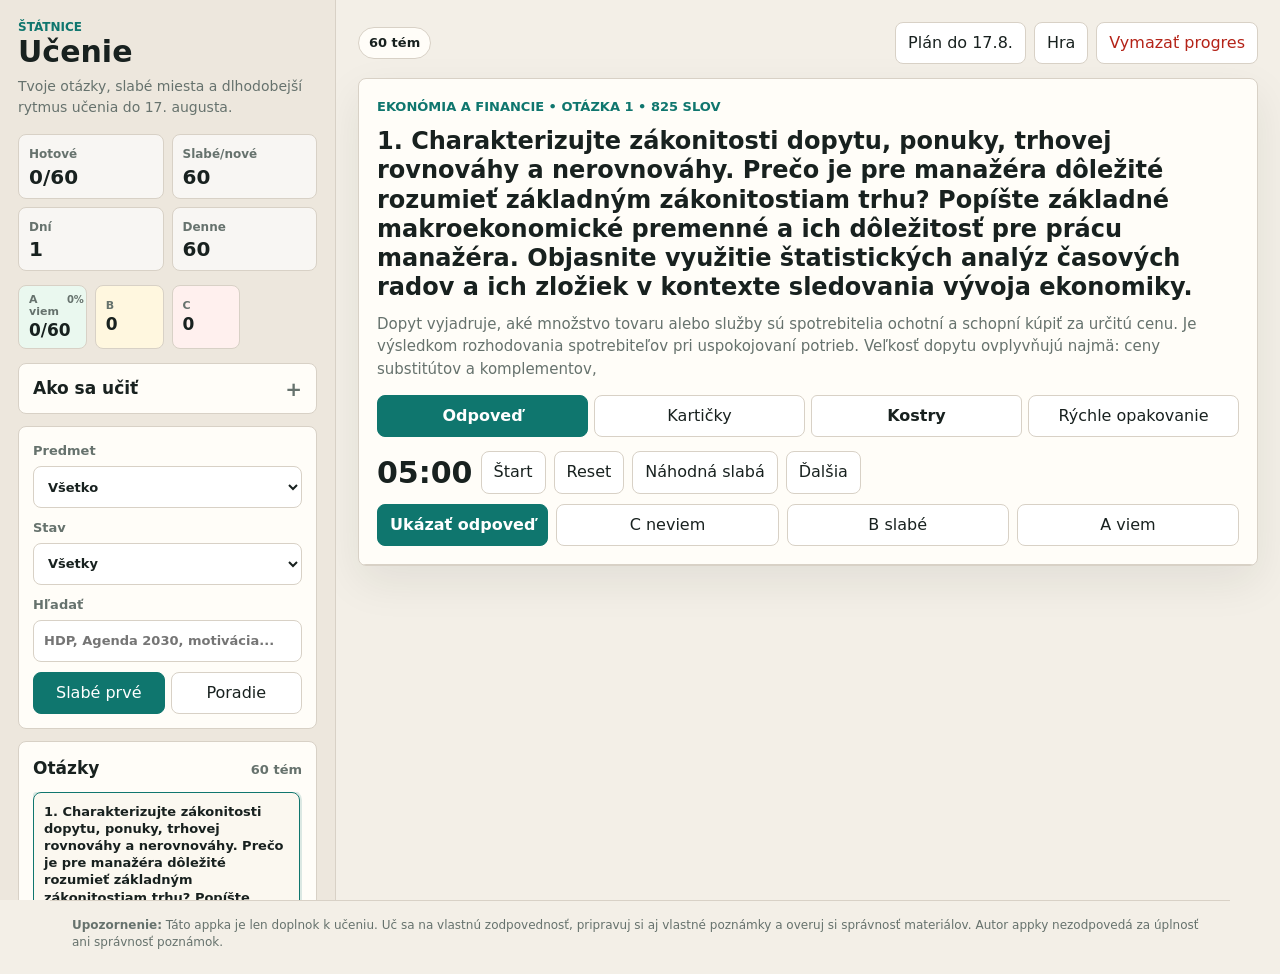
==== commit de34d792: "Add files via upload" ====
--- a/index.html
+++ b/index.html
@@ -96,6 +96,7 @@
         </div>
         <div class="top-actions">
           <a class="button-link" href="plan.html">Plán do 17.8.</a>
+          <a class="button-link" href="hra.html">Hra</a>
           <button id="resetProgress" class="text-danger" type="button">Vymazať progres</button>
         </div>
       </nav>
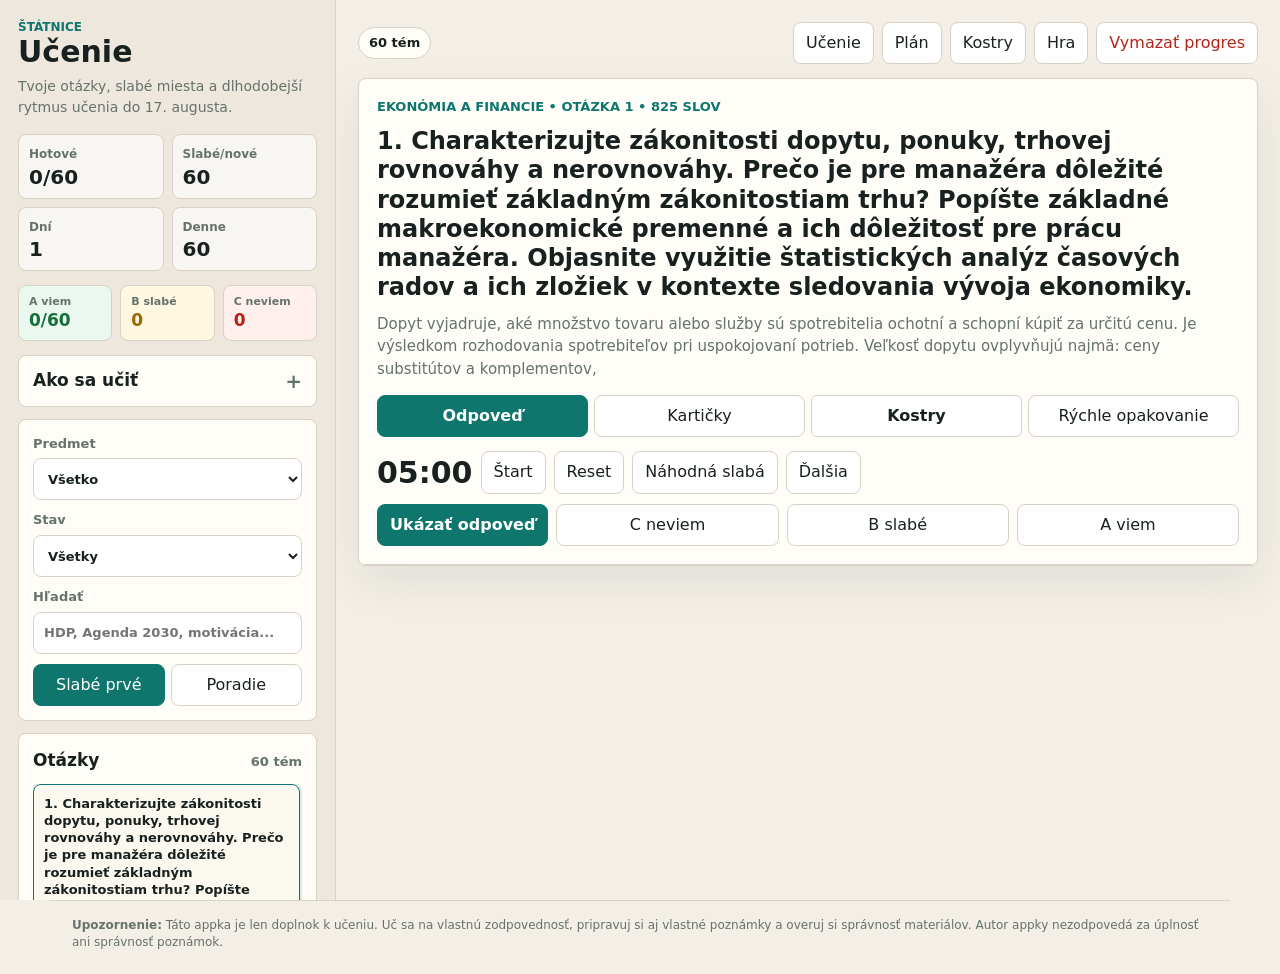
==== commit 59e40d8d: "Add files via upload" ====
--- a/index.html
+++ b/index.html
@@ -28,9 +28,9 @@
         <div class="metric"><span>Denne</span><strong id="metricDaily">0</strong></div>
       </section>
       <section class="metric-strip" aria-label="Rozpis progresu">
-        <div class="metric-chip metric-chip-a"><span>A viem <small id="metricAPercent">0%</small></span><strong id="metricA">0/60</strong></div>
-        <div class="metric-chip metric-chip-b"><span>B</span><strong id="metricB">0</strong></div>
-        <div class="metric-chip metric-chip-c"><span>C</span><strong id="metricC">0</strong></div>
+        <div class="metric-chip metric-chip-a"><span>A viem</span><strong id="metricA">0/60</strong></div>
+        <div class="metric-chip metric-chip-b"><span>B slabé</span><strong id="metricB">0</strong></div>
+        <div class="metric-chip metric-chip-c"><span>C neviem</span><strong id="metricC">0</strong></div>
       </section>
 
       <details class="panel method-panel">
@@ -95,7 +95,9 @@
           <span id="currentMedia" class="pill muted-pill"></span>
         </div>
         <div class="top-actions">
-          <a class="button-link" href="plan.html">Plán do 17.8.</a>
+          <a class="button-link" href="index.html">Učenie</a>
+          <a class="button-link" href="plan.html">Plán</a>
+          <a class="button-link" href="kostry/index.html">Kostry</a>
           <a class="button-link" href="hra.html">Hra</a>
           <button id="resetProgress" class="text-danger" type="button">Vymazať progres</button>
         </div>
--- a/src/styles.css
+++ b/src/styles.css
@@ -135,10 +135,13 @@
 .plan-topic-actions .is-active.warning { background: #fff7df; border-color: var(--warning); color: var(--warning); font-weight: 900; }
 .plan-topic-actions .is-active.danger { background: #fff0ee; border-color: var(--danger); color: var(--danger); font-weight: 900; }
 .grade-summary { display: grid; grid-template-columns: repeat(4, 1fr); gap: 10px; }
-.grade-summary div { border: 1px solid var(--line); border-radius: 8px; background: var(--panel); padding: 12px; }
-.grade-summary span { display: block; color: var(--muted); font-size: 13px; font-weight: 800; }
-.grade-summary strong { display: block; margin-top: 3px; font-size: 28px; line-height: 1; }
+.grade-summary div { min-height: 98px; border: 1px solid var(--line); border-radius: 8px; background: var(--panel); padding: 12px; display: grid; align-content: start; }
+.grade-summary span { display: block; color: var(--muted); font-size: 13px; font-weight: 800; line-height: 1.2; }
+.grade-summary strong { display: block; margin-top: 8px; font-size: 28px; line-height: 1; }
 .grade-summary small { display: block; margin-top: 4px; color: var(--muted); font-size: 11px; font-weight: 700; }
+.grade-summary .summary-a strong { color: var(--success); }
+.grade-summary .summary-b strong { color: var(--warning); }
+.grade-summary .summary-c strong { color: var(--danger); }
 .plan-days-list { display: grid; gap: 8px; }
 .plan-day { border: 1px solid var(--line); border-radius: 8px; background: var(--panel); padding: 12px; }
 .plan-day.is-today { border-color: var(--accent); box-shadow: inset 4px 0 0 var(--accent); }
@@ -171,9 +174,10 @@
 .metric strong { display: block; margin-top: 2px; font-size: 20px; line-height: 1.1; }
 .metric-strip {
   display: grid;
-  grid-template-columns: repeat(4, minmax(0, 1fr));
+  grid-template-columns: repeat(3, minmax(0, 1fr));
   gap: 8px;
   margin-bottom: 14px;
+  width: 100%;
 }
 .metric-chip {
   min-height: 56px;
@@ -205,6 +209,9 @@
 .metric-chip-a { background: #eaf8ef; }
 .metric-chip-b { background: #fff7df; }
 .metric-chip-c { background: #fff0ee; }
+.metric-chip-a strong { color: var(--success); }
+.metric-chip-b strong { color: var(--warning); }
+.metric-chip-c strong { color: var(--danger); }
 .panel { border: 1px solid var(--line); border-radius: 8px; background: var(--panel); padding: 14px; margin-top: 12px; }
 .controls { display: grid; gap: 10px; }
 .segmented { display: grid; grid-template-columns: 1fr 1fr; gap: 6px; }
